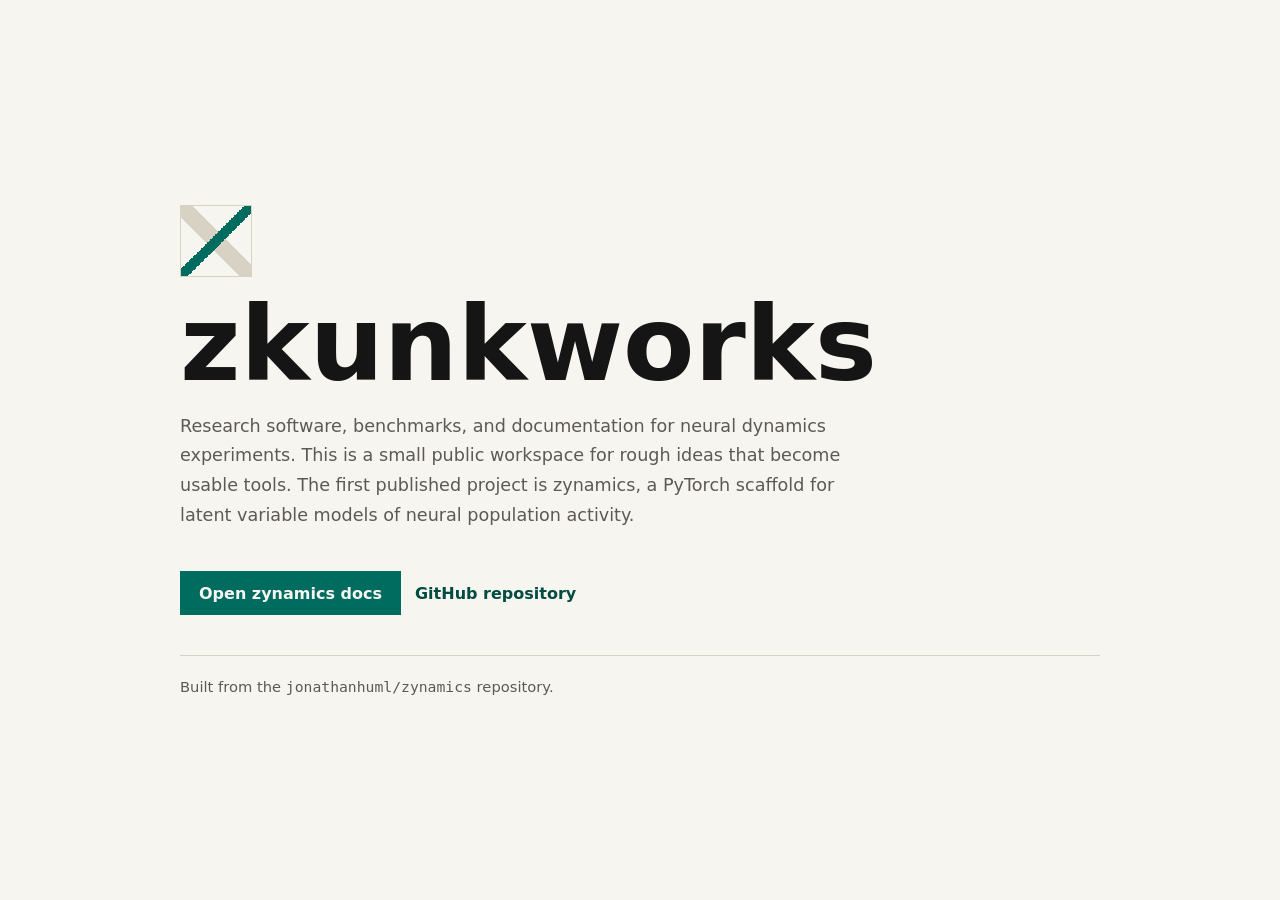
==== website/index.html @ af2b827c "doc push" ====
<!doctype html>
<html lang="en">
  <head>
    <meta charset="utf-8">
    <meta name="viewport" content="width=device-width, initial-scale=1">
    <title>zkunkworks</title>
    <meta
      name="description"
      content="zkunkworks hosts research software and documentation for neural dynamics projects."
    >
    <style>
      :root {
        color-scheme: light dark;
        --bg: #f7f5ef;
        --ink: #151515;
        --muted: #5c5a53;
        --line: #d8d2c5;
        --accent: #006b5f;
        --accent-strong: #004c43;
      }

      @media (prefers-color-scheme: dark) {
        :root {
          --bg: #111412;
          --ink: #f4f0e8;
          --muted: #b6b0a5;
          --line: #343933;
          --accent: #6bd2c3;
          --accent-strong: #91e8dc;
        }
      }

      * {
        box-sizing: border-box;
      }

      body {
        margin: 0;
        min-height: 100vh;
        font-family:
          Inter, ui-sans-serif, system-ui, -apple-system, BlinkMacSystemFont,
          "Segoe UI", sans-serif;
        background: var(--bg);
        color: var(--ink);
      }

      main {
        width: min(920px, calc(100% - 40px));
        min-height: 100vh;
        margin: 0 auto;
        display: grid;
        align-content: center;
        gap: 40px;
        padding: 72px 0;
      }

      header {
        display: grid;
        gap: 18px;
      }

      .mark {
        width: 72px;
        height: 72px;
        border: 1px solid var(--line);
        display: grid;
        place-items: center;
        background:
          linear-gradient(135deg, transparent 0 45%, var(--accent) 45% 55%, transparent 55%),
          linear-gradient(45deg, transparent 0 42%, var(--line) 42% 58%, transparent 58%);
      }

      h1 {
        margin: 0;
        font-size: clamp(3rem, 9vw, 6.5rem);
        line-height: 0.95;
        font-weight: 760;
      }

      p {
        max-width: 680px;
        margin: 0;
        color: var(--muted);
        font-size: 1.1rem;
        line-height: 1.7;
      }

      nav {
        display: flex;
        flex-wrap: wrap;
        gap: 14px;
      }

      a {
        color: var(--accent-strong);
      }

      .button {
        display: inline-flex;
        align-items: center;
        justify-content: center;
        min-height: 44px;
        padding: 0 18px;
        border: 1px solid var(--accent);
        color: var(--bg);
        background: var(--accent);
        text-decoration: none;
        font-weight: 650;
      }

      .link {
        display: inline-flex;
        align-items: center;
        min-height: 44px;
        color: var(--accent-strong);
        text-decoration: none;
        font-weight: 650;
      }

      .link:hover,
      .button:hover {
        text-decoration: underline;
      }

      footer {
        border-top: 1px solid var(--line);
        padding-top: 22px;
        color: var(--muted);
        font-size: 0.92rem;
      }
    </style>
  </head>
  <body>
    <main>
      <header>
        <div class="mark" aria-hidden="true"></div>
        <h1>zkunkworks</h1>
        <p>
          Research software, benchmarks, and documentation for neural dynamics
          experiments. This is a small public workspace for rough ideas that
          become usable tools. The first published project is zynamics, a PyTorch
          scaffold for latent variable models of neural population activity.
        </p>
      </header>

      <nav aria-label="Primary">
        <a class="button" href="/zynamics/">Open zynamics docs</a>
        <a class="link" href="https://github.com/jonathanhuml/zynamics">GitHub repository</a>
      </nav>

      <footer>
        Built from the <code>jonathanhuml/zynamics</code> repository.
      </footer>
    </main>
  </body>
</html>
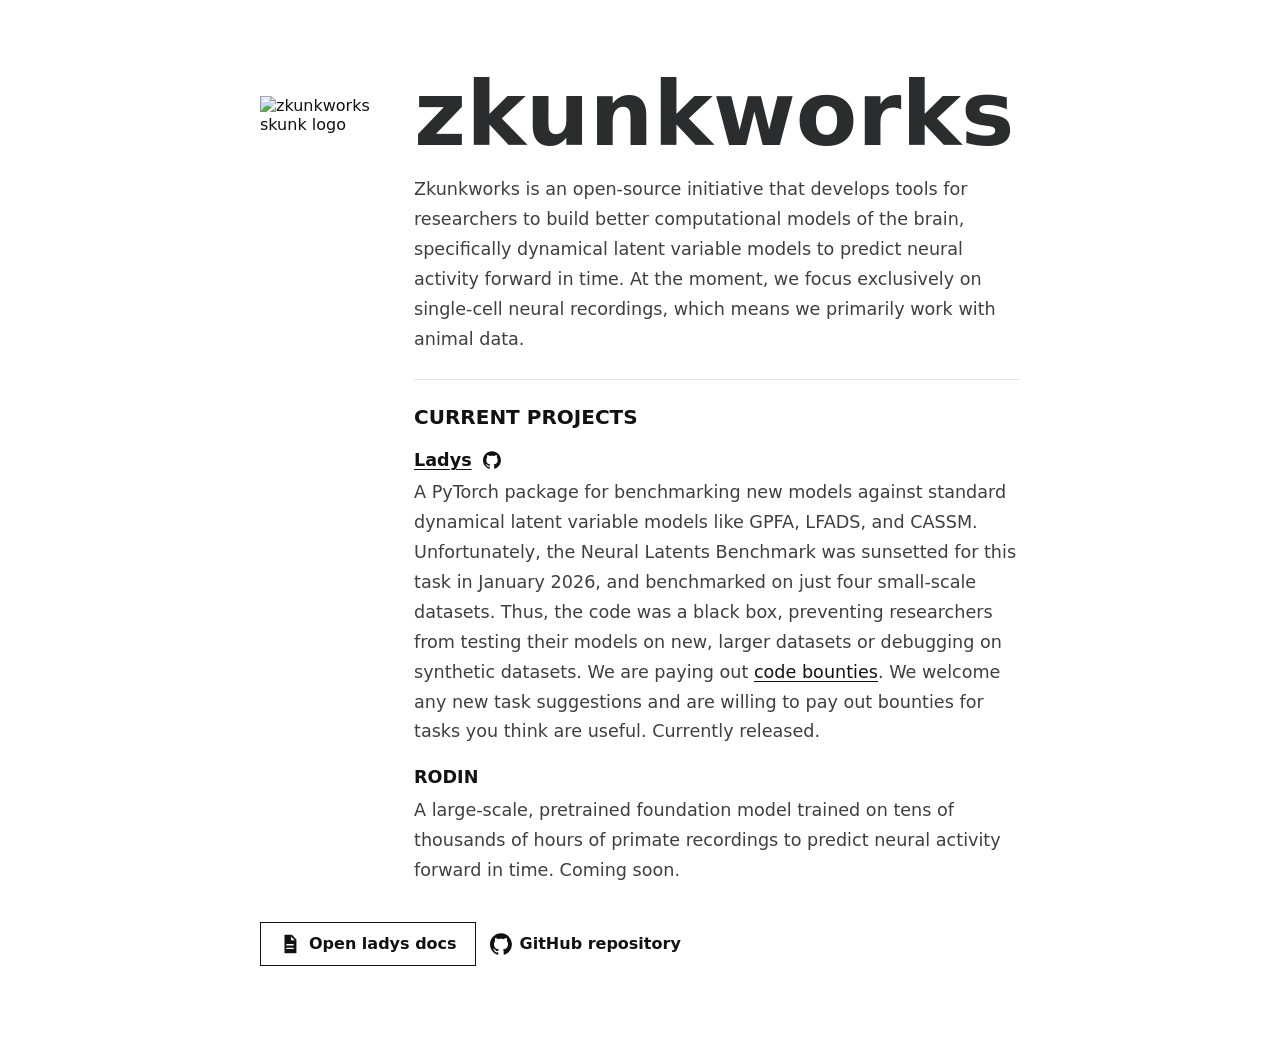
==== commit 5956e5ff: "renaming zynamics to ladys" ====
--- a/website/index.html
+++ b/website/index.html
@@ -8,26 +8,17 @@
       name="description"
       content="zkunkworks hosts research software and documentation for neural dynamics projects."
     >
+    <link rel="icon" href="favicon.ico" sizes="any">
+    <link rel="icon" type="image/png" href="img/favicon.png">
     <style>
       :root {
-        color-scheme: light dark;
-        --bg: #f7f5ef;
-        --ink: #151515;
-        --muted: #5c5a53;
-        --line: #d8d2c5;
-        --accent: #006b5f;
-        --accent-strong: #004c43;
-      }
-
-      @media (prefers-color-scheme: dark) {
-        :root {
-          --bg: #111412;
-          --ink: #f4f0e8;
-          --muted: #b6b0a5;
-          --line: #343933;
-          --accent: #6bd2c3;
-          --accent-strong: #91e8dc;
-        }
+        color-scheme: light;
+        --bg: #ffffff;
+        --ink: #111111;
+        --logo-ink: #2b2c2d;
+        --muted: #3f3f3f;
+        --line: #e5e5e5;
+        --focus: #6b6b6b;
       }
 
       * {
@@ -45,12 +36,12 @@
       }
 
       main {
-        width: min(920px, calc(100% - 40px));
+        width: min(760px, calc(100% - 40px));
         min-height: 100vh;
         margin: 0 auto;
         display: grid;
         align-content: center;
-        gap: 40px;
+        gap: 36px;
         padding: 72px 0;
       }
 
@@ -59,30 +50,107 @@
         gap: 18px;
       }
 
-      .mark {
-        width: 72px;
-        height: 72px;
-        border: 1px solid var(--line);
-        display: grid;
-        place-items: center;
-        background:
-          linear-gradient(135deg, transparent 0 45%, var(--accent) 45% 55%, transparent 55%),
-          linear-gradient(45deg, transparent 0 42%, var(--line) 42% 58%, transparent 58%);
+      .brand {
+        display: flex;
+        align-items: center;
+        gap: 22px;
+        min-width: 0;
+      }
+
+      .logo {
+        display: block;
+        width: 132px;
+        height: auto;
+        flex: 0 0 auto;
       }
 
       h1 {
         margin: 0;
-        font-size: clamp(3rem, 9vw, 6.5rem);
+        color: var(--logo-ink);
+        font-size: 5.6rem;
         line-height: 0.95;
         font-weight: 760;
+        letter-spacing: 0;
+        white-space: nowrap;
+      }
+
+      h2,
+      h3,
+      p {
+        margin: 0;
+      }
+
+      h2 {
+        color: var(--ink);
+        font-size: 1.25rem;
+        font-weight: 760;
+        line-height: 1.3;
+        text-transform: uppercase;
+      }
+
+      h3 {
+        color: var(--ink);
+        font-size: 1.1rem;
+        font-weight: 700;
+        line-height: 1.4;
       }
 
       p {
         max-width: 680px;
-        margin: 0;
-        color: var(--muted);
         font-size: 1.1rem;
         line-height: 1.7;
+        color: var(--muted);
+      }
+
+      .content {
+        display: grid;
+        gap: 24px;
+        margin-left: 154px;
+      }
+
+      .projects {
+        display: grid;
+        gap: 18px;
+        border-top: 1px solid var(--line);
+        padding-top: 24px;
+      }
+
+      .project {
+        display: grid;
+        gap: 6px;
+      }
+
+      .project-title {
+        display: flex;
+        align-items: center;
+        gap: 8px;
+      }
+
+      .github-link {
+        display: inline-flex;
+        align-items: center;
+        justify-content: center;
+        width: 24px;
+        height: 24px;
+        color: var(--ink);
+        text-decoration: none;
+      }
+
+      .github-link svg {
+        width: 18px;
+        height: 18px;
+        display: block;
+      }
+
+      .content a {
+        color: var(--ink);
+        text-decoration: underline;
+        text-decoration-thickness: 1px;
+        text-underline-offset: 0.18em;
+      }
+
+      .content .github-link {
+        text-decoration: none;
       }
 
       nav {
@@ -92,18 +160,19 @@
       }
 
       a {
-        color: var(--accent-strong);
+        color: var(--ink);
       }
 
       .button {
         display: inline-flex;
         align-items: center;
         justify-content: center;
+        gap: 8px;
         min-height: 44px;
         padding: 0 18px;
-        border: 1px solid var(--accent);
-        color: var(--bg);
-        background: var(--accent);
+        border: 1px solid var(--ink);
+        color: var(--ink);
+        background: var(--bg);
         text-decoration: none;
         font-weight: 650;
       }
@@ -111,15 +180,28 @@
       .link {
         display: inline-flex;
         align-items: center;
+        gap: 8px;
         min-height: 44px;
-        color: var(--accent-strong);
+        color: var(--ink);
         text-decoration: none;
         font-weight: 650;
+      }
+
+      .nav-icon {
+        display: block;
+        width: 22px;
+        height: 22px;
+        flex: 0 0 auto;
       }
 
       .link:hover,
       .button:hover {
         text-decoration: underline;
+      }
+
+      a:focus-visible {
+        outline: 2px solid var(--focus);
+        outline-offset: 4px;
       }
 
       footer {
@@ -128,29 +210,131 @@
         color: var(--muted);
         font-size: 0.92rem;
       }
+
+      @media (max-width: 700px) {
+        .brand {
+          gap: 16px;
+        }
+
+        .logo {
+          width: 86px;
+        }
+
+        h1 {
+          font-size: 3.6rem;
+        }
+
+        .content {
+          margin-left: 102px;
+        }
+      }
+
+      @media (max-width: 430px) {
+        .brand {
+          gap: 12px;
+        }
+
+        .logo {
+          width: 54px;
+        }
+
+        h1 {
+          font-size: 2.25rem;
+        }
+
+        .content {
+          margin-left: 66px;
+        }
+      }
     </style>
   </head>
   <body>
     <main>
       <header>
-        <div class="mark" aria-hidden="true"></div>
-        <h1>zkunkworks</h1>
-        <p>
-          Research software, benchmarks, and documentation for neural dynamics
-          experiments. This is a small public workspace for rough ideas that
-          become usable tools. The first published project is zynamics, a PyTorch
-          scaffold for latent variable models of neural population activity.
-        </p>
+        <div class="brand">
+          <img class="logo" src="img/skunk.png" alt="zkunkworks skunk logo">
+          <h1>zkunkworks</h1>
+        </div>
+        <div class="content">
+          <p>
+            Zkunkworks is an open-source initiative that develops tools
+            for researchers to build better computational models of the brain,
+            specifically dynamical latent variable models to predict neural
+            activity forward in time. At the moment, we focus exclusively on
+            single-cell neural recordings, which means we primarily work with
+            animal data.
+          </p>
+
+          <section class="projects" aria-labelledby="projects-title">
+            <h2 id="projects-title">Current Projects</h2>
+
+            <article class="project">
+              <h3 class="project-title">
+                <a href="/ladys/">Ladys</a>
+                <a
+                  class="github-link"
+                  href="https://github.com/jonathanhuml/ladys"
+                  aria-label="Ladys GitHub repository"
+                >
+                  <svg viewBox="0 0 24 24" aria-hidden="true" focusable="false">
+                    <path
+                      fill="currentColor"
+                      d="M12 0.3c-6.6 0-12 5.4-12 12 0 5.3 3.4 9.8 8.2 11.4 0.6 0.1 0.8-0.3 0.8-0.6v-2.1c-3.3 0.7-4-1.4-4-1.4-0.5-1.3-1.3-1.7-1.3-1.7-1.1-0.7 0.1-0.7 0.1-0.7 1.2 0.1 1.8 1.2 1.8 1.2 1.1 1.8 2.8 1.3 3.5 1 0.1-0.8 0.4-1.3 0.8-1.6-2.7-0.3-5.5-1.3-5.5-5.9 0-1.3 0.5-2.4 1.2-3.2-0.1-0.3-0.5-1.5 0.1-3.2 0 0 1-0.3 3.3 1.2 1-0.3 2-0.4 3-0.4s2 0.1 3 0.4c2.3-1.6 3.3-1.2 3.3-1.2 0.6 1.7 0.2 2.9 0.1 3.2 0.8 0.9 1.2 1.9 1.2 3.2 0 4.6-2.8 5.6-5.5 5.9 0.4 0.4 0.8 1.1 0.8 2.2v3.2c0 0.3 0.2 0.7 0.8 0.6 4.8-1.6 8.2-6.1 8.2-11.4 0.1-6.6-5.3-12-11.9-12z"
+                    >
+                    </path>
+                  </svg>
+                </a>
+              </h3>
+              <p>
+                A PyTorch package for benchmarking new models against standard
+                dynamical latent variable models like GPFA, LFADS, and CASSM.
+                Unfortunately, the Neural Latents Benchmark was sunsetted for
+                this task in January 2026, and benchmarked on just four
+                small-scale datasets. Thus, the code was a black box, preventing
+                researchers from testing their models on new, larger datasets or
+                debugging on synthetic datasets. We are paying out
+                <a href="https://docs.google.com/spreadsheets/d/13rB_wCwwvbkaSnQLZv7R8A8GGw9F93wmmn-9LOATJxc/edit?usp=sharing">code bounties</a>.
+                We welcome any new task suggestions and are willing to
+                pay out bounties for tasks you think are useful. Currently
+                released.
+              </p>
+            </article>
+
+            <article class="project">
+              <h3>RODIN</h3>
+              <p>
+                A large-scale, pretrained foundation model trained on tens of
+                thousands of hours of primate recordings to predict neural
+                activity forward in time. Coming soon.
+              </p>
+            </article>
+          </section>
+        </div>
       </header>
 
       <nav aria-label="Primary">
-        <a class="button" href="/zynamics/">Open zynamics docs</a>
-        <a class="link" href="https://github.com/jonathanhuml/zynamics">GitHub repository</a>
+        <a class="button" href="/ladys/">
+          <svg class="nav-icon" viewBox="0 0 24 24" aria-hidden="true" focusable="false">
+            <path
+              fill="currentColor"
+              d="M6 2h8l5 5v15H6V2zm7 1.7V8h4.3L13 3.7zM8 12v1.5h8V12H8zm0 4v1.5h8V16H8z"
+            >
+            </path>
+          </svg>
+          Open ladys docs
+        </a>
+        <a class="link" href="https://github.com/jonathanhuml/ladys">
+          <svg class="nav-icon" viewBox="0 0 24 24" aria-hidden="true" focusable="false">
+            <path
+              fill="currentColor"
+              d="M12 0.3c-6.6 0-12 5.4-12 12 0 5.3 3.4 9.8 8.2 11.4 0.6 0.1 0.8-0.3 0.8-0.6v-2.1c-3.3 0.7-4-1.4-4-1.4-0.5-1.3-1.3-1.7-1.3-1.7-1.1-0.7 0.1-0.7 0.1-0.7 1.2 0.1 1.8 1.2 1.8 1.2 1.1 1.8 2.8 1.3 3.5 1 0.1-0.8 0.4-1.3 0.8-1.6-2.7-0.3-5.5-1.3-5.5-5.9 0-1.3 0.5-2.4 1.2-3.2-0.1-0.3-0.5-1.5 0.1-3.2 0 0 1-0.3 3.3 1.2 1-0.3 2-0.4 3-0.4s2 0.1 3 0.4c2.3-1.6 3.3-1.2 3.3-1.2 0.6 1.7 0.2 2.9 0.1 3.2 0.8 0.9 1.2 1.9 1.2 3.2 0 4.6-2.8 5.6-5.5 5.9 0.4 0.4 0.8 1.1 0.8 2.2v3.2c0 0.3 0.2 0.7 0.8 0.6 4.8-1.6 8.2-6.1 8.2-11.4 0.1-6.6-5.3-12-11.9-12z"
+            >
+            </path>
+          </svg>
+          GitHub repository
+        </a>
       </nav>
 
-      <footer>
-        Built from the <code>jonathanhuml/zynamics</code> repository.
-      </footer>
     </main>
   </body>
 </html>
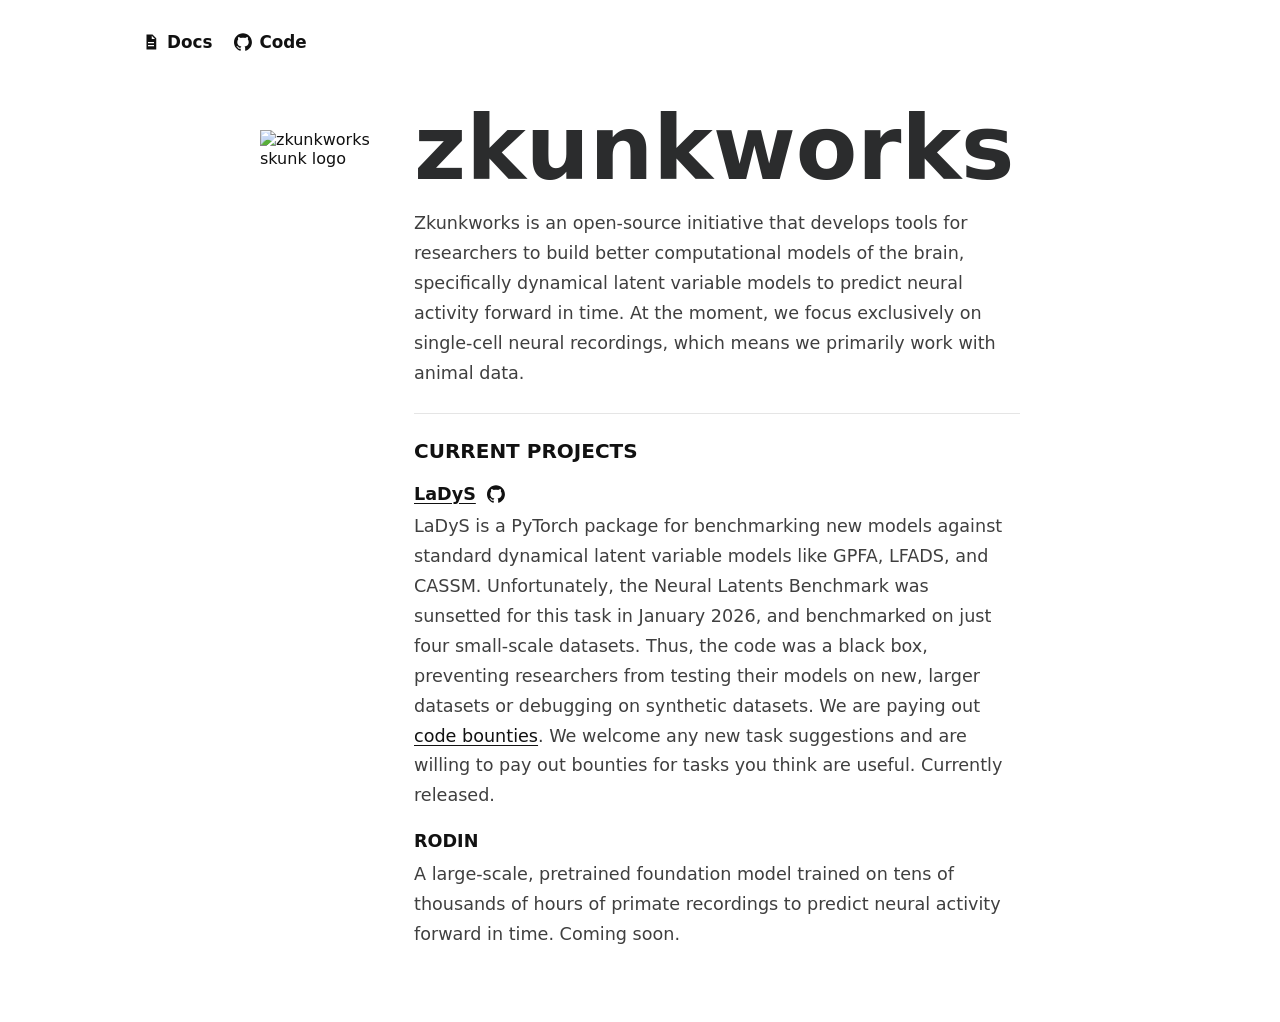
==== commit d84de4dc: "nav bar" ====
--- a/website/index.html
+++ b/website/index.html
@@ -28,6 +28,8 @@
       body {
         margin: 0;
         min-height: 100vh;
+        display: grid;
+        grid-template-rows: auto 1fr;
         font-family:
           Inter, ui-sans-serif, system-ui, -apple-system, BlinkMacSystemFont,
           "Segoe UI", sans-serif;
@@ -35,14 +37,69 @@
         color: var(--ink);
       }
 
+      .site-header {
+        width: min(1180px, calc(100% - 48px));
+        margin: 0 auto;
+        display: flex;
+        align-items: center;
+        gap: 34px;
+        padding: 22px 0 0;
+      }
+
+      .site-mark {
+        display: inline-flex;
+        align-items: center;
+        flex: 0 0 auto;
+        color: var(--ink);
+        text-decoration: none;
+      }
+
+      .site-logo {
+        display: block;
+        width: 58px;
+        height: auto;
+      }
+
+      .top-nav {
+        display: flex;
+        align-items: center;
+        flex-wrap: wrap;
+        gap: 22px;
+      }
+
+      .top-nav a {
+        display: inline-flex;
+        align-items: center;
+        gap: 7px;
+        min-height: 40px;
+        color: var(--ink);
+        text-decoration: none;
+        font-size: 1.05rem;
+        font-weight: 650;
+        line-height: 1;
+      }
+
+      .top-nav a:hover {
+        text-decoration: underline;
+        text-decoration-thickness: 1px;
+        text-underline-offset: 0.2em;
+      }
+
+      .nav-icon {
+        display: block;
+        width: 18px;
+        height: 18px;
+        flex: 0 0 auto;
+      }
+
       main {
         width: min(760px, calc(100% - 40px));
-        min-height: 100vh;
+        min-height: calc(100vh - 80px);
         margin: 0 auto;
         display: grid;
         align-content: center;
         gap: 36px;
-        padding: 72px 0;
+        padding: 44px 0 72px;
       }
 
       header {
@@ -105,7 +162,8 @@
       .content {
         display: grid;
         gap: 24px;
-        margin-left: 154px;
+        width: 100%;
+        padding-left: 154px;
       }
 
       .projects {
@@ -153,50 +211,8 @@
         text-decoration: none;
       }
 
-      nav {
-        display: flex;
-        flex-wrap: wrap;
-        gap: 14px;
-      }
-
       a {
         color: var(--ink);
-      }
-
-      .button {
-        display: inline-flex;
-        align-items: center;
-        justify-content: center;
-        gap: 8px;
-        min-height: 44px;
-        padding: 0 18px;
-        border: 1px solid var(--ink);
-        color: var(--ink);
-        background: var(--bg);
-        text-decoration: none;
-        font-weight: 650;
-      }
-
-      .link {
-        display: inline-flex;
-        align-items: center;
-        gap: 8px;
-        min-height: 44px;
-        color: var(--ink);
-        text-decoration: none;
-        font-weight: 650;
-      }
-
-      .nav-icon {
-        display: block;
-        width: 22px;
-        height: 22px;
-        flex: 0 0 auto;
-      }
-
-      .link:hover,
-      .button:hover {
-        text-decoration: underline;
       }
 
       a:focus-visible {
@@ -212,24 +228,81 @@
       }
 
       @media (max-width: 700px) {
+        .site-header {
+          width: min(760px, calc(100% - 32px));
+          gap: 24px;
+          padding-top: 16px;
+        }
+
+        .site-logo {
+          width: 46px;
+        }
+
+        .top-nav {
+          gap: 18px;
+        }
+
+        .top-nav a {
+          min-height: 36px;
+          font-size: 1rem;
+        }
+
+        main {
+          width: min(358px, calc(100% - 32px));
+          min-height: calc(100vh - 62px);
+          margin-left: 16px;
+          margin-right: auto;
+          padding: 40px 0 64px;
+        }
+
         .brand {
+          gap: 14px;
+        }
+
+        .logo {
+          width: 72px;
+        }
+
+        h1 {
+          font-size: 2.75rem;
+        }
+
+        .content {
+          padding-left: 86px;
+        }
+      }
+
+      @media (max-width: 430px) {
+        .site-header {
+          width: calc(100% - 28px);
           gap: 16px;
-        }
-
-        .logo {
-          width: 86px;
-        }
-
-        h1 {
-          font-size: 3.6rem;
-        }
-
-        .content {
-          margin-left: 102px;
-        }
-      }
-
-      @media (max-width: 430px) {
+          padding-top: 14px;
+        }
+
+        .site-logo {
+          width: 40px;
+        }
+
+        .top-nav {
+          gap: 14px;
+        }
+
+        .top-nav a {
+          gap: 6px;
+          font-size: 0.96rem;
+        }
+
+        .nav-icon {
+          width: 17px;
+          height: 17px;
+        }
+
+        main {
+          width: calc(100% - 28px);
+          margin-left: 14px;
+          padding: 34px 0 56px;
+        }
+
         .brand {
           gap: 12px;
         }
@@ -239,16 +312,43 @@
         }
 
         h1 {
-          font-size: 2.25rem;
+          font-size: 2rem;
         }
 
         .content {
-          margin-left: 66px;
+          padding-left: 66px;
         }
       }
     </style>
   </head>
   <body>
+    <header class="site-header">
+      <a class="site-mark" href="/" aria-label="zkunkworks home">
+        <img class="site-logo" src="img/skunk.png" alt="">
+      </a>
+      <nav class="top-nav" aria-label="Primary">
+        <a href="/ladys/">
+          <svg class="nav-icon" viewBox="0 0 24 24" aria-hidden="true" focusable="false">
+            <path
+              fill="currentColor"
+              d="M6 2h8l5 5v15H6V2zm7 1.7V8h4.3L13 3.7zM8 12v1.5h8V12H8zm0 4v1.5h8V16H8z"
+            >
+            </path>
+          </svg>
+          Docs
+        </a>
+        <a href="https://github.com/jonathanhuml/ladys" rel="noopener">
+          <svg class="nav-icon" viewBox="0 0 24 24" aria-hidden="true" focusable="false">
+            <path
+              fill="currentColor"
+              d="M12 0.3c-6.6 0-12 5.4-12 12 0 5.3 3.4 9.8 8.2 11.4 0.6 0.1 0.8-0.3 0.8-0.6v-2.1c-3.3 0.7-4-1.4-4-1.4-0.5-1.3-1.3-1.7-1.3-1.7-1.1-0.7 0.1-0.7 0.1-0.7 1.2 0.1 1.8 1.2 1.8 1.2 1.1 1.8 2.8 1.3 3.5 1 0.1-0.8 0.4-1.3 0.8-1.6-2.7-0.3-5.5-1.3-5.5-5.9 0-1.3 0.5-2.4 1.2-3.2-0.1-0.3-0.5-1.5 0.1-3.2 0 0 1-0.3 3.3 1.2 1-0.3 2-0.4 3-0.4s2 0.1 3 0.4c2.3-1.6 3.3-1.2 3.3-1.2 0.6 1.7 0.2 2.9 0.1 3.2 0.8 0.9 1.2 1.9 1.2 3.2 0 4.6-2.8 5.6-5.5 5.9 0.4 0.4 0.8 1.1 0.8 2.2v3.2c0 0.3 0.2 0.7 0.8 0.6 4.8-1.6 8.2-6.1 8.2-11.4 0.1-6.6-5.3-12-11.9-12z"
+            >
+            </path>
+          </svg>
+          Code
+        </a>
+      </nav>
+    </header>
     <main>
       <header>
         <div class="brand">
@@ -270,11 +370,11 @@
 
             <article class="project">
               <h3 class="project-title">
-                <a href="/ladys/">Ladys</a>
+                <a href="/ladys/">LaDyS</a>
                 <a
                   class="github-link"
                   href="https://github.com/jonathanhuml/ladys"
-                  aria-label="Ladys GitHub repository"
+                  aria-label="LaDyS GitHub repository"
                 >
                   <svg viewBox="0 0 24 24" aria-hidden="true" focusable="false">
                     <path
@@ -286,7 +386,7 @@
                 </a>
               </h3>
               <p>
-                A PyTorch package for benchmarking new models against standard
+                LaDyS is a PyTorch package for benchmarking new models against standard
                 dynamical latent variable models like GPFA, LFADS, and CASSM.
                 Unfortunately, the Neural Latents Benchmark was sunsetted for
                 this task in January 2026, and benchmarked on just four
@@ -312,29 +412,6 @@
         </div>
       </header>
 
-      <nav aria-label="Primary">
-        <a class="button" href="/ladys/">
-          <svg class="nav-icon" viewBox="0 0 24 24" aria-hidden="true" focusable="false">
-            <path
-              fill="currentColor"
-              d="M6 2h8l5 5v15H6V2zm7 1.7V8h4.3L13 3.7zM8 12v1.5h8V12H8zm0 4v1.5h8V16H8z"
-            >
-            </path>
-          </svg>
-          Open ladys docs
-        </a>
-        <a class="link" href="https://github.com/jonathanhuml/ladys">
-          <svg class="nav-icon" viewBox="0 0 24 24" aria-hidden="true" focusable="false">
-            <path
-              fill="currentColor"
-              d="M12 0.3c-6.6 0-12 5.4-12 12 0 5.3 3.4 9.8 8.2 11.4 0.6 0.1 0.8-0.3 0.8-0.6v-2.1c-3.3 0.7-4-1.4-4-1.4-0.5-1.3-1.3-1.7-1.3-1.7-1.1-0.7 0.1-0.7 0.1-0.7 1.2 0.1 1.8 1.2 1.8 1.2 1.1 1.8 2.8 1.3 3.5 1 0.1-0.8 0.4-1.3 0.8-1.6-2.7-0.3-5.5-1.3-5.5-5.9 0-1.3 0.5-2.4 1.2-3.2-0.1-0.3-0.5-1.5 0.1-3.2 0 0 1-0.3 3.3 1.2 1-0.3 2-0.4 3-0.4s2 0.1 3 0.4c2.3-1.6 3.3-1.2 3.3-1.2 0.6 1.7 0.2 2.9 0.1 3.2 0.8 0.9 1.2 1.9 1.2 3.2 0 4.6-2.8 5.6-5.5 5.9 0.4 0.4 0.8 1.1 0.8 2.2v3.2c0 0.3 0.2 0.7 0.8 0.6 4.8-1.6 8.2-6.1 8.2-11.4 0.1-6.6-5.3-12-11.9-12z"
-            >
-            </path>
-          </svg>
-          GitHub repository
-        </a>
-      </nav>
-
     </main>
   </body>
 </html>
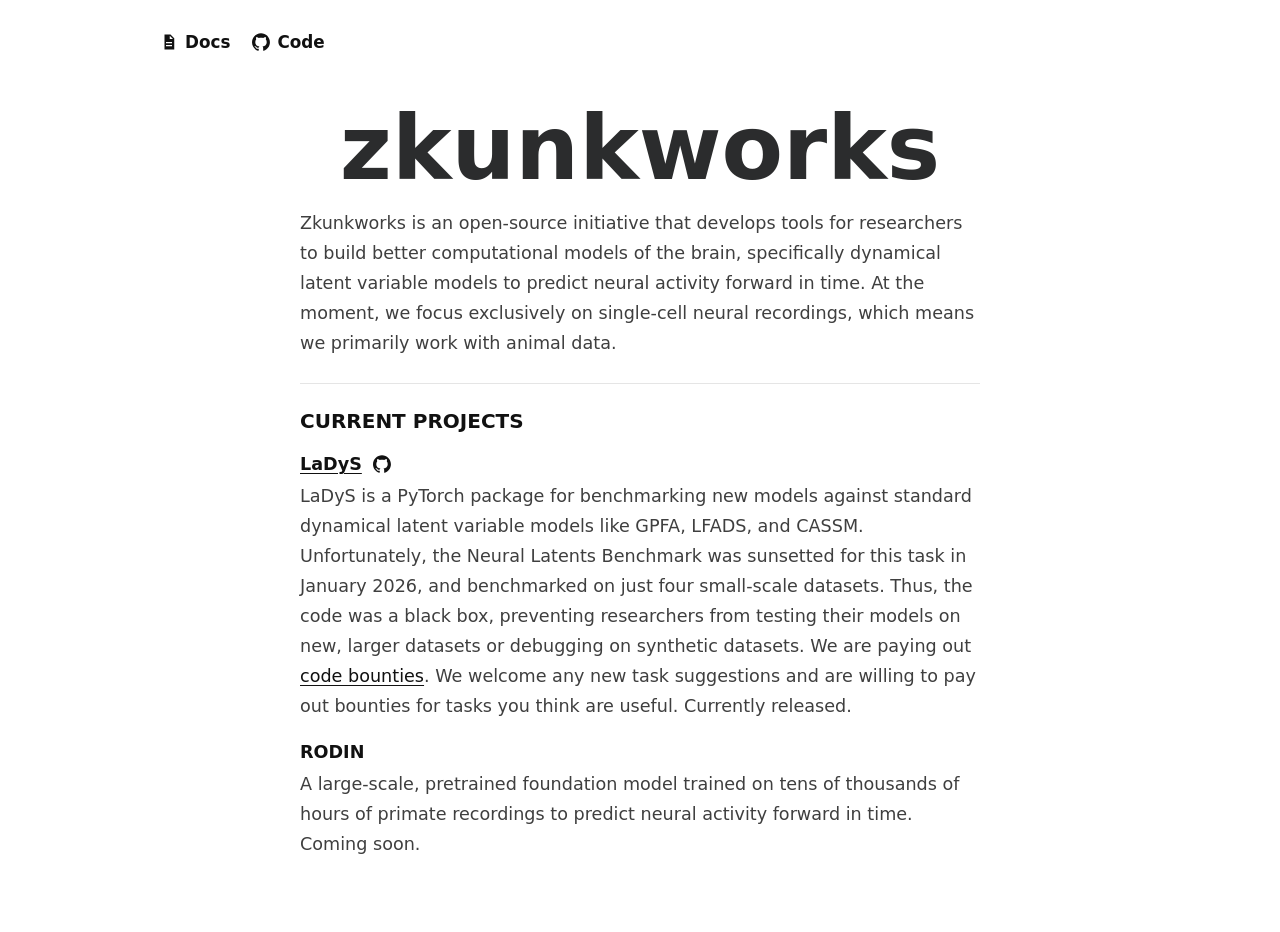
==== commit 5b0c3605: "logo styling" ====
--- a/website/index.html
+++ b/website/index.html
@@ -56,7 +56,7 @@
 
       .site-logo {
         display: block;
-        width: 58px;
+        width: 76px;
         height: auto;
       }
 
@@ -110,15 +110,8 @@
       .brand {
         display: flex;
         align-items: center;
-        gap: 22px;
+        justify-content: center;
         min-width: 0;
-      }
-
-      .logo {
-        display: block;
-        width: 132px;
-        height: auto;
-        flex: 0 0 auto;
       }
 
       h1 {
@@ -162,8 +155,8 @@
       .content {
         display: grid;
         gap: 24px;
-        width: 100%;
-        padding-left: 154px;
+        width: min(680px, 100%);
+        margin: 0 auto;
       }
 
       .projects {
@@ -235,7 +228,7 @@
         }
 
         .site-logo {
-          width: 46px;
+          width: 60px;
         }
 
         .top-nav {
@@ -248,27 +241,14 @@
         }
 
         main {
-          width: min(358px, calc(100% - 32px));
+          width: min(270px, calc(100% - 32px));
           min-height: calc(100vh - 62px);
-          margin-left: 16px;
-          margin-right: auto;
+          margin: 0 auto;
           padding: 40px 0 64px;
-        }
-
-        .brand {
-          gap: 14px;
-        }
-
-        .logo {
-          width: 72px;
         }
 
         h1 {
           font-size: 2.75rem;
-        }
-
-        .content {
-          padding-left: 86px;
         }
       }
 
@@ -280,7 +260,7 @@
         }
 
         .site-logo {
-          width: 40px;
+          width: 50px;
         }
 
         .top-nav {
@@ -298,25 +278,13 @@
         }
 
         main {
-          width: calc(100% - 28px);
-          margin-left: 14px;
+          width: min(320px, calc(100% - 28px));
+          margin: 0 auto;
           padding: 34px 0 56px;
-        }
-
-        .brand {
-          gap: 12px;
-        }
-
-        .logo {
-          width: 54px;
         }
 
         h1 {
           font-size: 2rem;
-        }
-
-        .content {
-          padding-left: 66px;
         }
       }
     </style>
@@ -352,7 +320,6 @@
     <main>
       <header>
         <div class="brand">
-          <img class="logo" src="img/skunk.png" alt="zkunkworks skunk logo">
           <h1>zkunkworks</h1>
         </div>
         <div class="content">
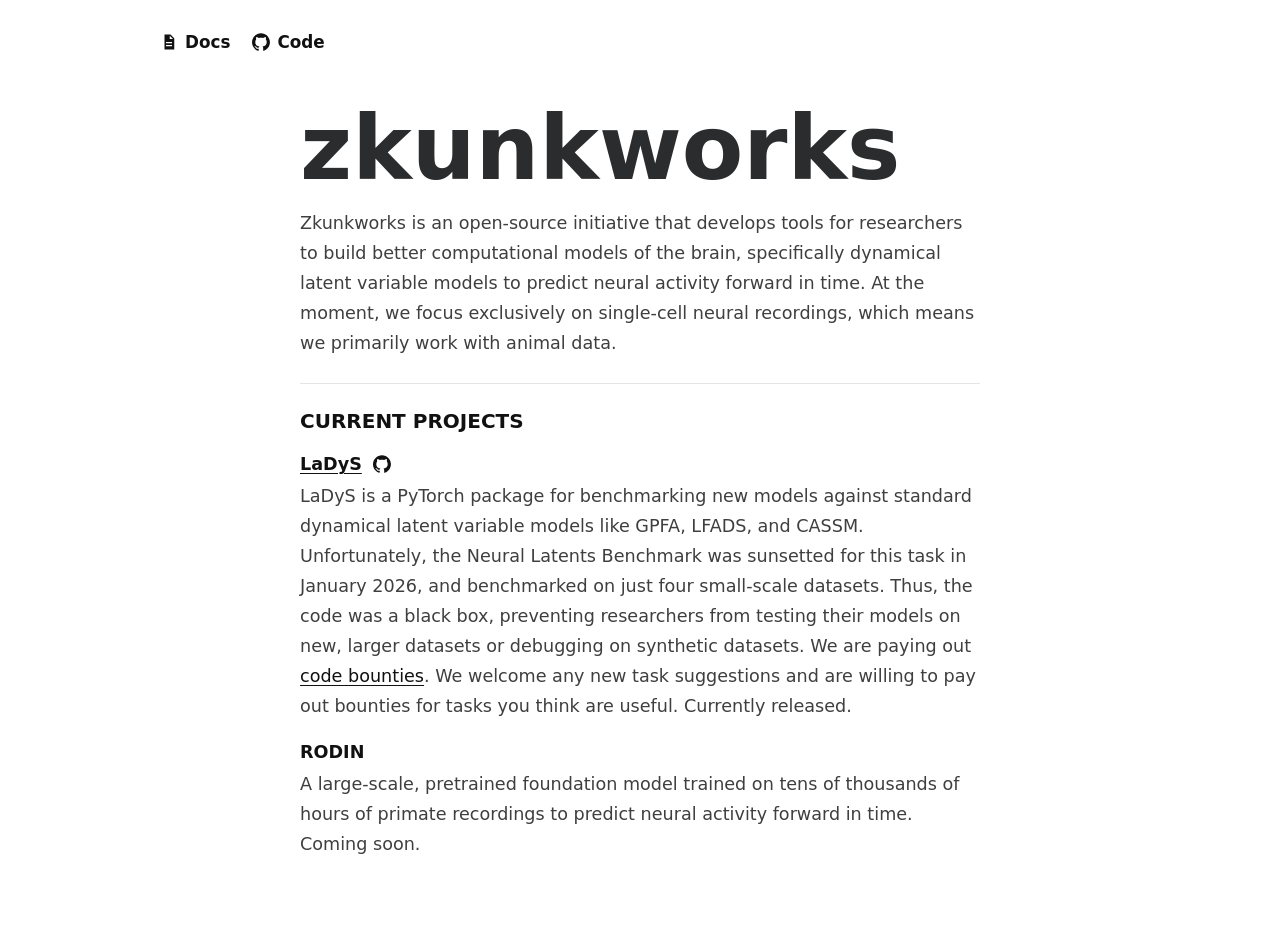
==== commit 14d7f1d5: "nav home" ====
--- a/website/index.html
+++ b/website/index.html
@@ -110,7 +110,8 @@
       .brand {
         display: flex;
         align-items: center;
-        justify-content: center;
+        width: min(680px, 100%);
+        margin: 0 auto;
         min-width: 0;
       }
 
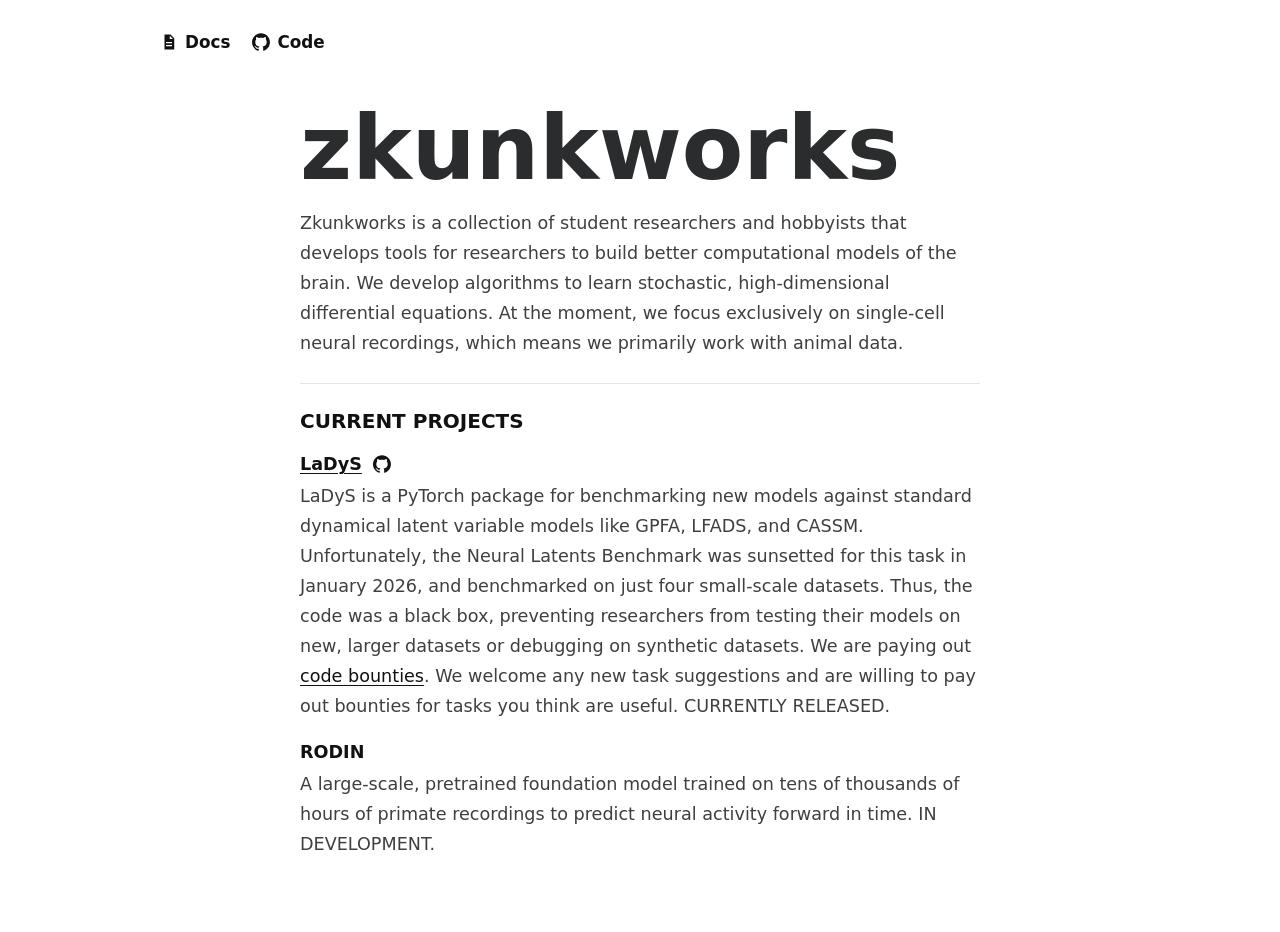
==== commit f8decb21: "home" ====
--- a/website/index.html
+++ b/website/index.html
@@ -325,10 +325,8 @@
         </div>
         <div class="content">
           <p>
-            Zkunkworks is an open-source initiative that develops tools
-            for researchers to build better computational models of the brain,
-            specifically dynamical latent variable models to predict neural
-            activity forward in time. At the moment, we focus exclusively on
+            Zkunkworks is a collection of student researchers and hobbyists that develops tools
+            for researchers to build better computational models of the brain. We develop algorithms to learn stochastic, high-dimensional differential equations. At the moment, we focus exclusively on
             single-cell neural recordings, which means we primarily work with
             animal data.
           </p>
@@ -363,8 +361,7 @@
                 debugging on synthetic datasets. We are paying out
                 <a href="https://docs.google.com/spreadsheets/d/13rB_wCwwvbkaSnQLZv7R8A8GGw9F93wmmn-9LOATJxc/edit?usp=sharing">code bounties</a>.
                 We welcome any new task suggestions and are willing to
-                pay out bounties for tasks you think are useful. Currently
-                released.
+                pay out bounties for tasks you think are useful. CURRENTLY RELEASED.
               </p>
             </article>
 
@@ -373,7 +370,7 @@
               <p>
                 A large-scale, pretrained foundation model trained on tens of
                 thousands of hours of primate recordings to predict neural
-                activity forward in time. Coming soon.
+                activity forward in time. IN DEVELOPMENT.
               </p>
             </article>
           </section>
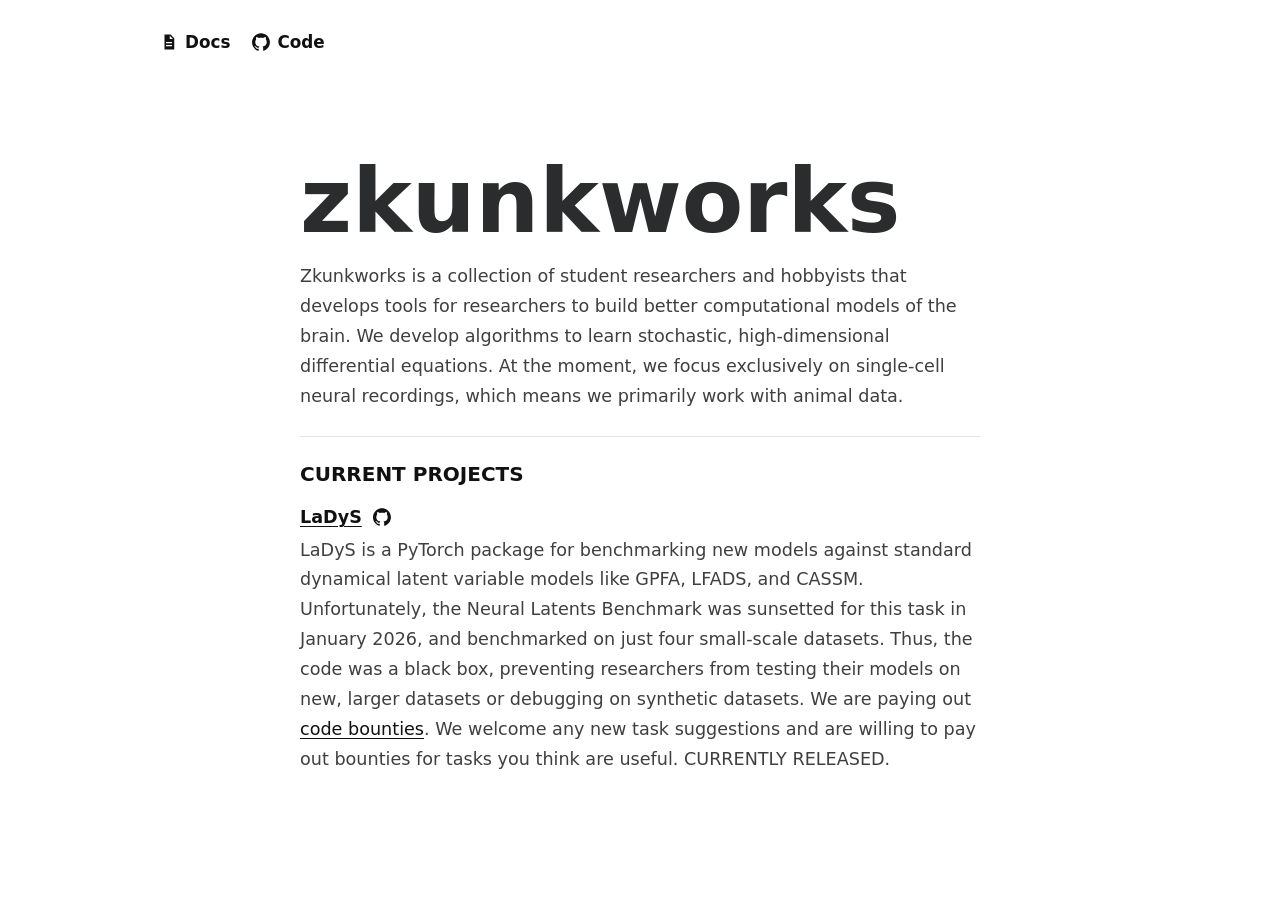
==== commit 47b5d9f5: "homepage" ====
--- a/website/index.html
+++ b/website/index.html
@@ -364,15 +364,6 @@
                 pay out bounties for tasks you think are useful. CURRENTLY RELEASED.
               </p>
             </article>
-
-            <article class="project">
-              <h3>RODIN</h3>
-              <p>
-                A large-scale, pretrained foundation model trained on tens of
-                thousands of hours of primate recordings to predict neural
-                activity forward in time. IN DEVELOPMENT.
-              </p>
-            </article>
           </section>
         </div>
       </header>
